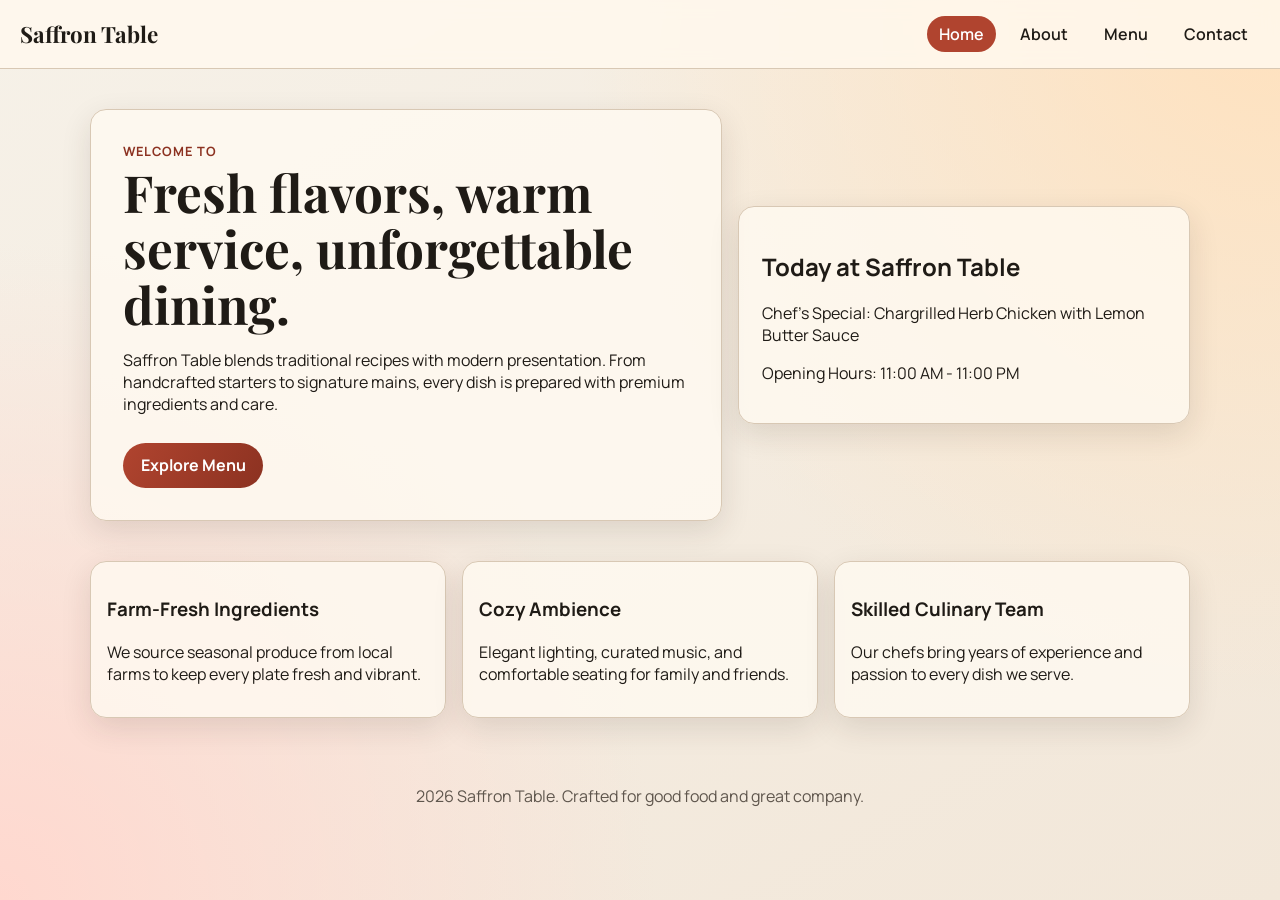
==== index.html @ 40b68e17 "Flatten project structure to root" ====
<!DOCTYPE html>
<html lang="en">
<head>
  <meta charset="UTF-8">
  <meta name="viewport" content="width=device-width, initial-scale=1.0">
  <title>Saffron Table | Home</title>
  <link rel="stylesheet" href="style.css">
</head>
<body>
  <header class="site-header">
    <a class="brand" href="index.html">Saffron Table</a>
    <button class="menu-toggle" id="menu-toggle" aria-label="Toggle navigation">Menu</button>
    <nav class="site-nav" id="site-nav">
      <a class="active" href="index.html">Home</a>
      <a href="about.html">About</a>
      <a href="menu.html">Menu</a>
      <a href="contact.html">Contact</a>
    </nav>
  </header>

  <main>
    <section class="hero">
      <div class="hero-content">
        <p class="eyebrow">Welcome to</p>
        <h1>Fresh flavors, warm service, unforgettable dining.</h1>
        <p>
          Saffron Table blends traditional recipes with modern presentation.
          From handcrafted starters to signature mains, every dish is prepared
          with premium ingredients and care.
        </p>
        <a class="btn" href="menu.html">Explore Menu</a>
      </div>
      <div class="hero-card">
        <h2>Today at Saffron Table</h2>
        <p>Chef's Special: Chargrilled Herb Chicken with Lemon Butter Sauce</p>
        <p>Opening Hours: 11:00 AM - 11:00 PM</p>
      </div>
    </section>

    <section class="highlight-grid">
      <article class="highlight">
        <h3>Farm-Fresh Ingredients</h3>
        <p>We source seasonal produce from local farms to keep every plate fresh and vibrant.</p>
      </article>
      <article class="highlight">
        <h3>Cozy Ambience</h3>
        <p>Elegant lighting, curated music, and comfortable seating for family and friends.</p>
      </article>
      <article class="highlight">
        <h3>Skilled Culinary Team</h3>
        <p>Our chefs bring years of experience and passion to every dish we serve.</p>
      </article>
    </section>
  </main>

  <footer class="site-footer">
    <p>2026 Saffron Table. Crafted for good food and great company.</p>
  </footer>

  <script src="script.js"></script>
</body>
</html>
---- style.css ----
@import url("https://fonts.googleapis.com/css2?family=Manrope:wght@400;600;700&family=Playfair+Display:wght@600;700&display=swap");

:root {
  --bg: #f4efe6;
  --paper: #fffaf2;
  --ink: #1f1b16;
  --muted: #5f564d;
  --accent: #b0442f;
  --accent-dark: #8c3221;
  --line: #d8c8b4;
  --card: rgba(255, 250, 242, 0.8);
  --shadow: 0 10px 30px rgba(48, 34, 21, 0.12);
}

* {
  box-sizing: border-box;
}

body {
  margin: 0;
  min-height: 100vh;
  font-family: "Manrope", sans-serif;
  color: var(--ink);
  background:
    radial-gradient(circle at top right, #ffe1bd 0%, transparent 45%),
    radial-gradient(circle at bottom left, #ffd8cf 0%, transparent 42%),
    linear-gradient(150deg, #f6f1e8, #f2e7d9);
}

.site-header {
  position: sticky;
  top: 0;
  z-index: 10;
  display: flex;
  align-items: center;
  justify-content: space-between;
  gap: 1rem;
  padding: 1rem 1.25rem;
  border-bottom: 1px solid var(--line);
  backdrop-filter: blur(8px);
  background: rgba(255, 248, 238, 0.85);
}

.brand {
  font-family: "Playfair Display", serif;
  font-size: 1.4rem;
  font-weight: 700;
  color: var(--ink);
  text-decoration: none;
}

.site-nav {
  display: flex;
  gap: 0.75rem;
}

.site-nav a {
  color: var(--ink);
  text-decoration: none;
  font-weight: 600;
  padding: 0.45rem 0.75rem;
  border-radius: 999px;
  transition: background-color 0.25s ease, color 0.25s ease;
}

.site-nav a:hover,
.site-nav a.active {
  background: var(--accent);
  color: #fff;
}

.menu-toggle {
  display: none;
  border: 1px solid var(--line);
  background: var(--paper);
  border-radius: 0.5rem;
  padding: 0.4rem 0.7rem;
  font-weight: 600;
  color: var(--ink);
}

main {
  width: min(1100px, 92%);
  margin: 0 auto;
}

.hero {
  display: grid;
  grid-template-columns: 1.4fr 1fr;
  gap: 1rem;
  padding: 2.5rem 0 1.5rem;
}

.hero-content,
.hero-card,
.highlight,
.content-block,
.menu-item,
.form-wrap {
  background: var(--card);
  border: 1px solid var(--line);
  border-radius: 1rem;
  box-shadow: var(--shadow);
}

.hero-content {
  padding: 2rem;
  animation: riseIn 0.6s ease;
}

.hero-content h1 {
  margin: 0.2rem 0 0.9rem;
  font-family: "Playfair Display", serif;
  line-height: 1.1;
  font-size: clamp(2rem, 4vw, 3.2rem);
}

.hero-card {
  padding: 1.4rem;
  align-self: center;
  animation: riseIn 0.8s ease;
}

.eyebrow {
  margin: 0;
  text-transform: uppercase;
  letter-spacing: 0.08em;
  color: var(--accent-dark);
  font-weight: 700;
  font-size: 0.8rem;
}

.btn {
  display: inline-block;
  margin-top: 0.8rem;
  border: none;
  border-radius: 999px;
  padding: 0.7rem 1.1rem;
  text-decoration: none;
  font-weight: 700;
  background: linear-gradient(120deg, var(--accent), var(--accent-dark));
  color: #fff;
  cursor: pointer;
  transition: transform 0.2s ease, box-shadow 0.2s ease;
}

.btn:hover {
  transform: translateY(-2px);
  box-shadow: 0 10px 20px rgba(140, 50, 33, 0.25);
}

.highlight-grid {
  display: grid;
  grid-template-columns: repeat(3, 1fr);
  gap: 1rem;
  margin: 1rem 0 2rem;
}

.highlight {
  padding: 1rem;
}

.content-page {
  padding: 2rem 0;
}

.content-header h1 {
  margin-top: 0.4rem;
  font-family: "Playfair Display", serif;
}

.content-block {
  padding: 1.2rem;
  line-height: 1.7;
}

.menu-grid {
  margin-top: 1rem;
  display: grid;
  grid-template-columns: repeat(3, minmax(180px, 1fr));
  gap: 1rem;
}

.menu-item {
  padding: 1rem;
}

.menu-item h3 {
  margin-top: 0;
}

.menu-item span {
  display: inline-block;
  margin-top: 0.5rem;
  font-weight: 700;
  color: var(--accent-dark);
}

.form-wrap {
  margin-top: 1rem;
  padding: 1rem;
}

.contact-form {
  display: grid;
  gap: 0.5rem;
}

input,
textarea {
  width: 100%;
  border: 1px solid var(--line);
  border-radius: 0.65rem;
  padding: 0.7rem;
  font-family: inherit;
  font-size: 0.96rem;
  background: #fff;
}

input:focus,
textarea:focus {
  outline: 2px solid #f2a065;
  border-color: transparent;
}

.form-status {
  min-height: 1.3rem;
  margin: 0.25rem 0 0;
  color: var(--accent-dark);
  font-weight: 600;
}

.site-footer {
  text-align: center;
  padding: 1.2rem;
  color: var(--muted);
}

@keyframes riseIn {
  from {
    opacity: 0;
    transform: translateY(14px);
  }
  to {
    opacity: 1;
    transform: translateY(0);
  }
}

@media (max-width: 900px) {
  .hero,
  .highlight-grid,
  .menu-grid {
    grid-template-columns: 1fr;
  }

  .menu-toggle {
    display: inline-block;
  }

  .site-nav {
    display: none;
    position: absolute;
    top: 68px;
    right: 1rem;
    flex-direction: column;
    width: min(220px, 70vw);
    padding: 0.75rem;
    border: 1px solid var(--line);
    border-radius: 0.75rem;
    background: var(--paper);
    box-shadow: var(--shadow);
  }

  .site-nav.open {
    display: flex;
  }
}
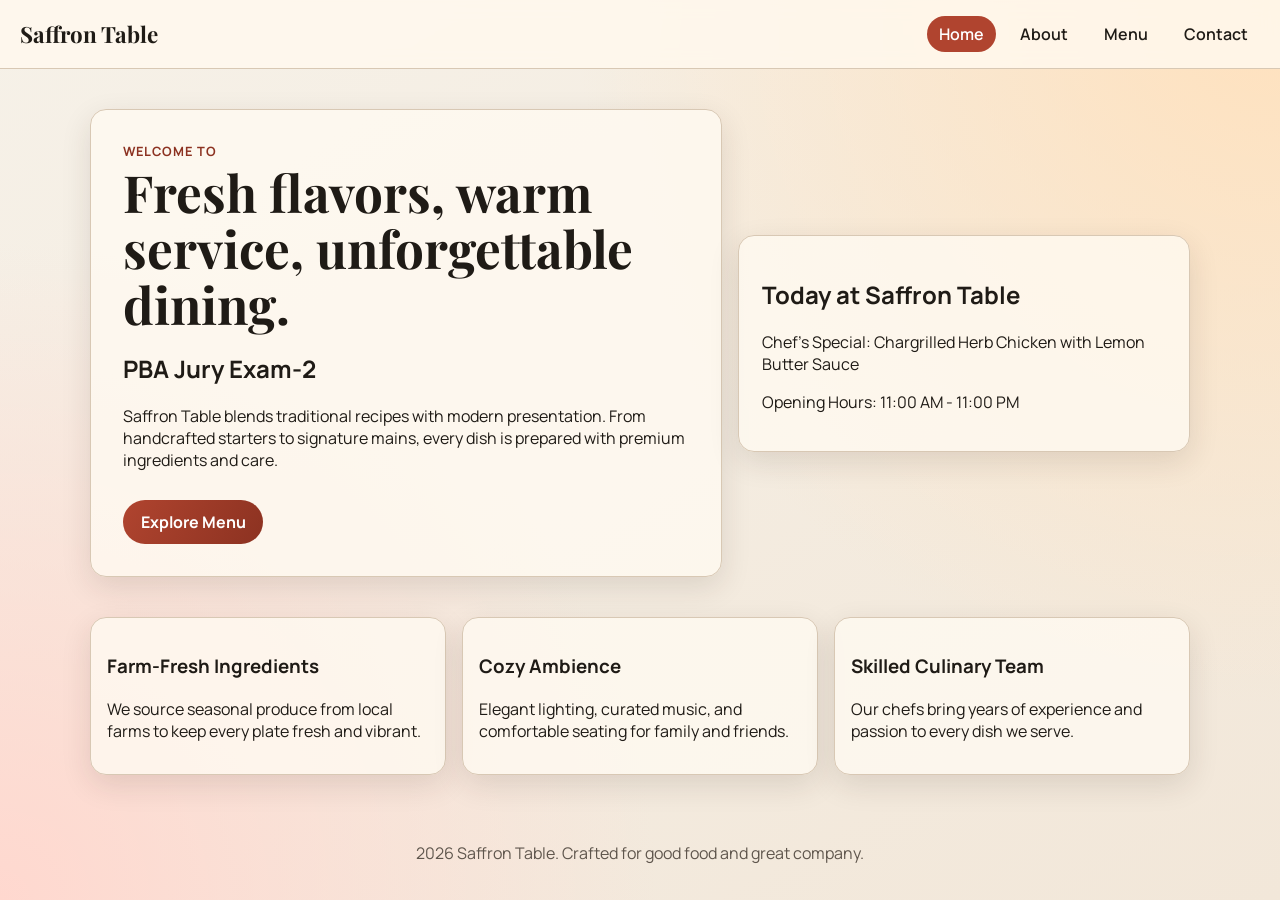
==== commit 7c565349: "Add subtitle for PBA Jury Exam-2" ====
--- a/index.html
+++ b/index.html
@@ -23,6 +23,7 @@
       <div class="hero-content">
         <p class="eyebrow">Welcome to</p>
         <h1>Fresh flavors, warm service, unforgettable dining.</h1>
+        <h2>PBA Jury Exam-2</h2>
         <p>
           Saffron Table blends traditional recipes with modern presentation.
           From handcrafted starters to signature mains, every dish is prepared
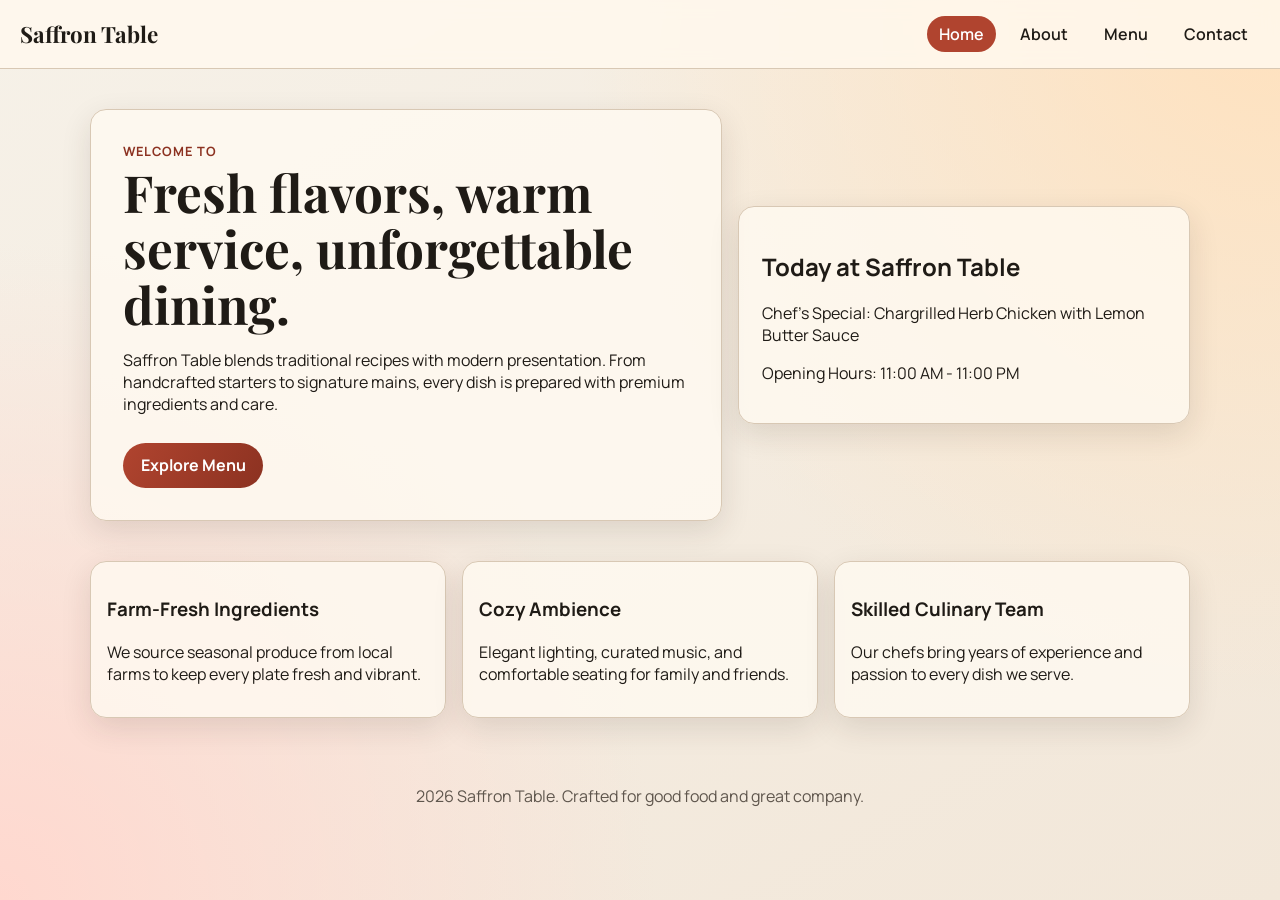
==== commit 51108799: "Update index.html" ====
--- a/index.html
+++ b/index.html
@@ -23,7 +23,6 @@
       <div class="hero-content">
         <p class="eyebrow">Welcome to</p>
         <h1>Fresh flavors, warm service, unforgettable dining.</h1>
-        <h2>PBA Jury Exam-2</h2>
         <p>
           Saffron Table blends traditional recipes with modern presentation.
           From handcrafted starters to signature mains, every dish is prepared
